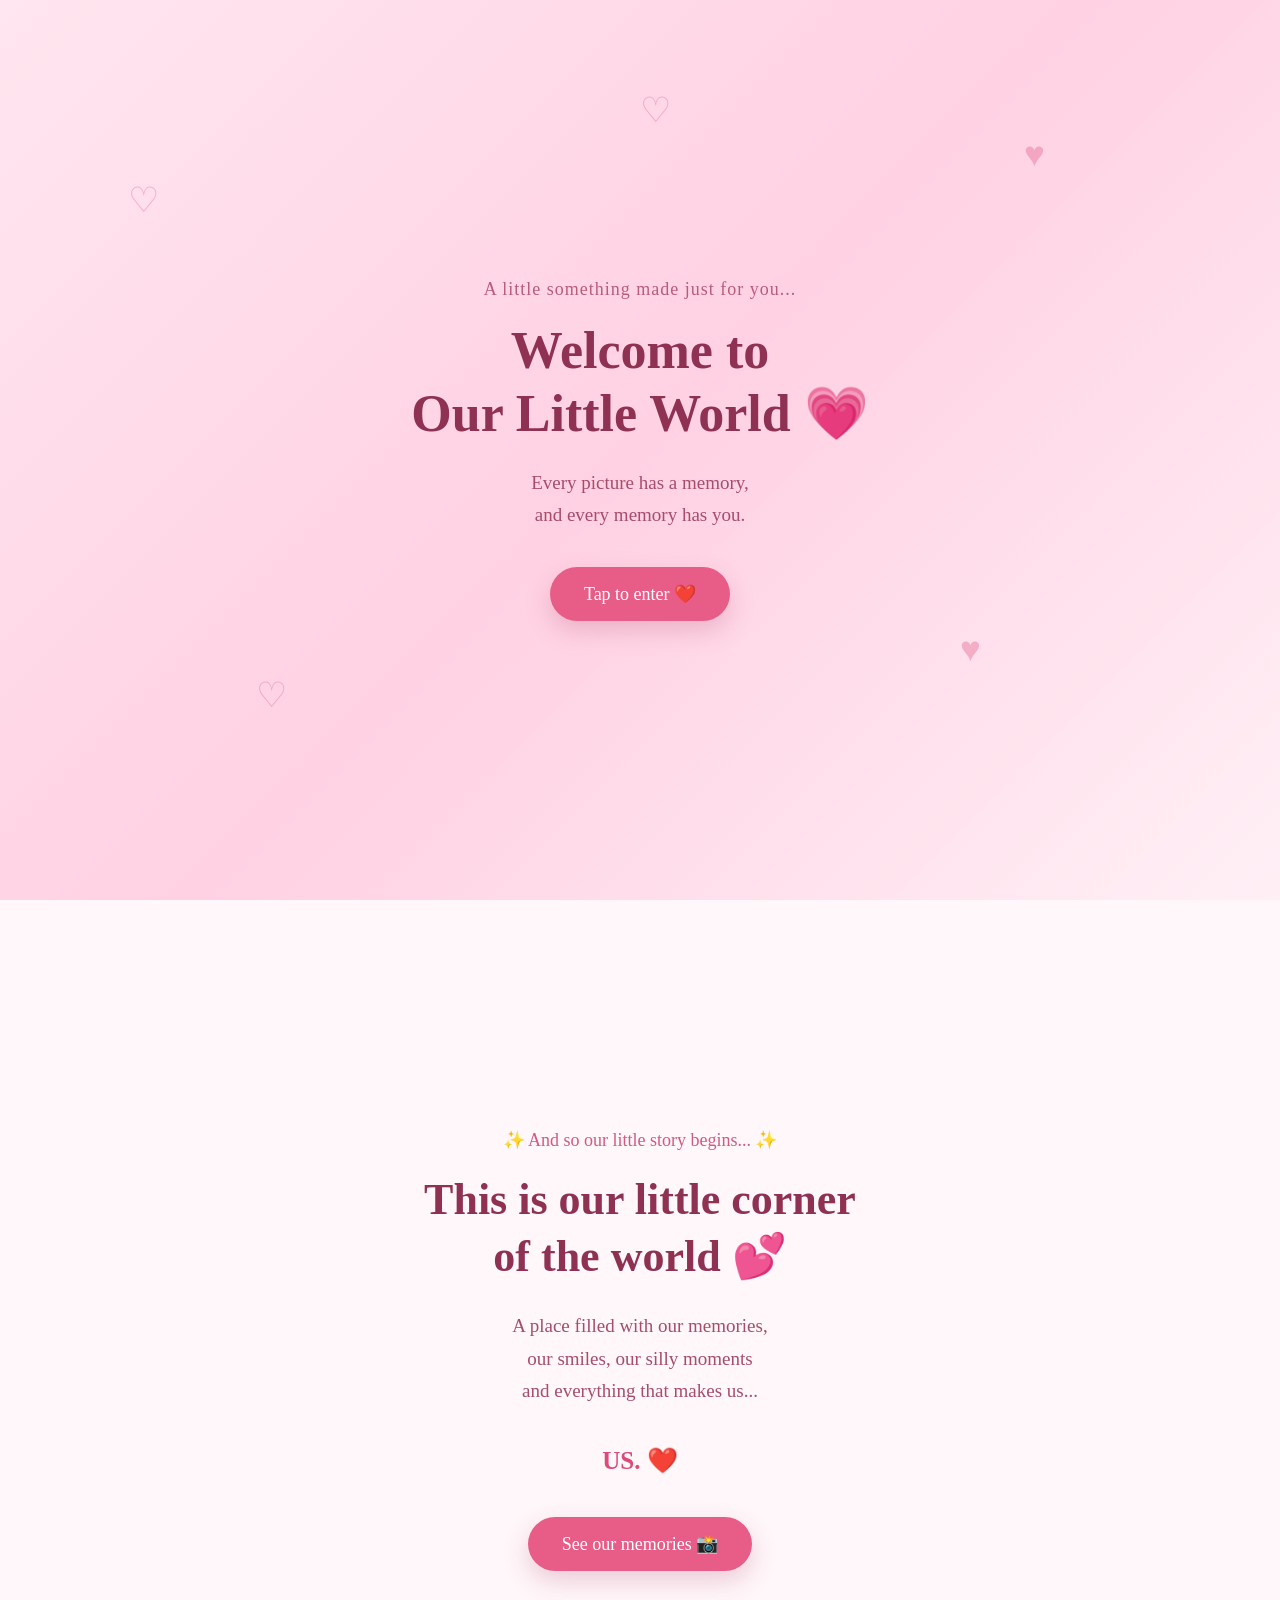
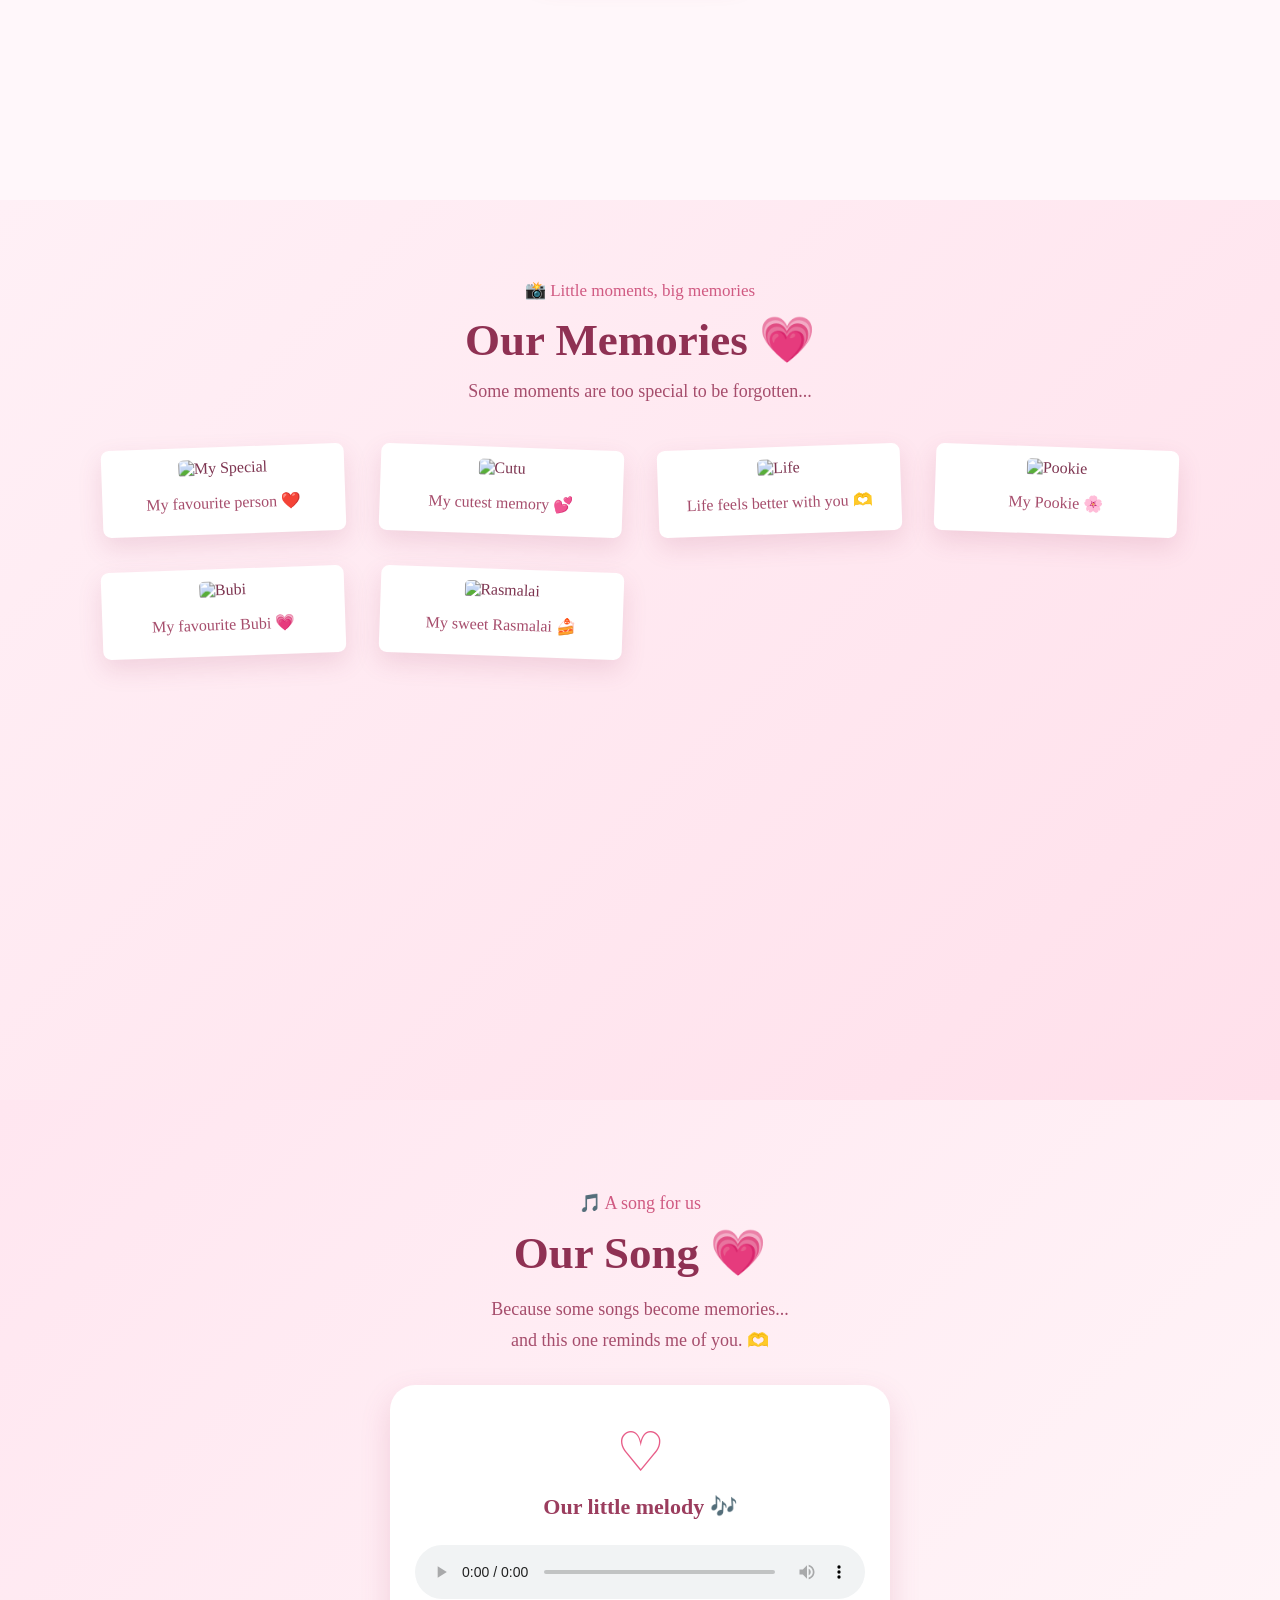
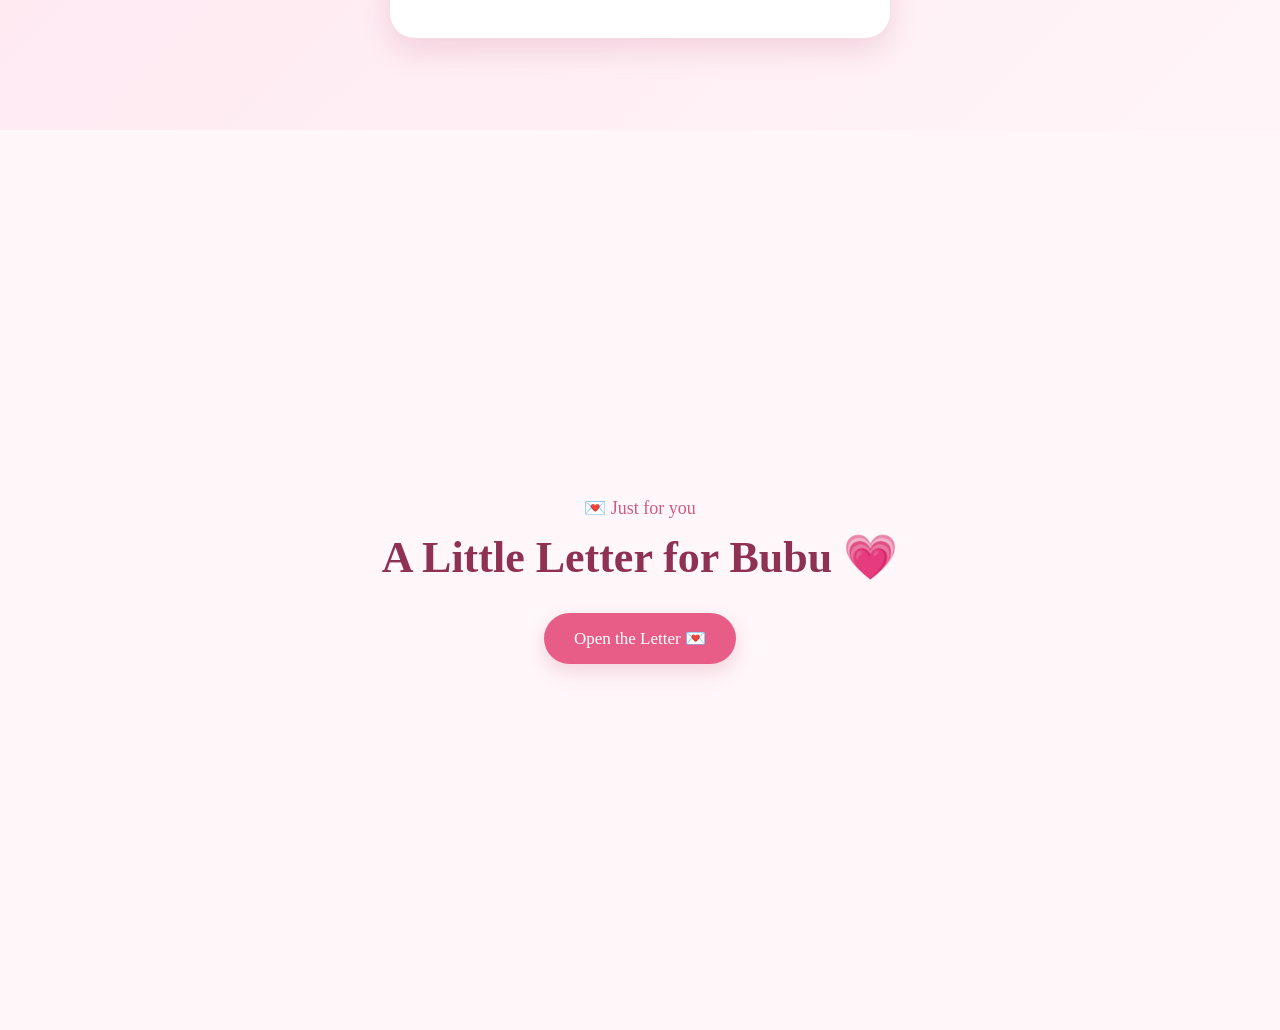
==== index.html @ 28523827 "Add files via upload" ====
<!DOCTYPE html>
<html lang="en">

<head>
    <meta charset="UTF-8">
    <meta name="viewport" content="width=device-width, initial-scale=1.0">

    <title>Our Little World 💗</title>

    <link rel="stylesheet" href="style.css">
</head>

<body>

    <!-- Opening Screen -->
    <section class="welcome" id="welcome">

        <div class="hearts">
            <span>♡</span>
            <span>♥</span>
            <span>♡</span>
            <span>♥</span>
            <span>♡</span>
        </div>

        <div class="welcome-content">

            <p class="small-text">
                A little something made just for you...
            </p>

            <h1>
                Welcome to<br>
                Our Little World 💗
            </h1>

            <p class="subtitle">
                Every picture has a memory,<br>
                and every memory has you.
            </p>

            <button id="enterBtn">
                Tap to enter ❤️
            </button>

        </div>

    </section>


    <!-- Our Story Section -->
    <section class="story" id="story">

        <p class="story-small">
            ✨ And so our little story begins... ✨
        </p>

        <h2>
            This is our little corner<br>
            of the world 💕
        </h2>

        <p class="story-text">
            A place filled with our memories,<br>
            our smiles, our silly moments<br>
            and everything that makes us...
            <br><br>
            <strong>US. ❤️</strong>
        </p>

        <button id="memoryBtn">
            See our memories 📸
        </button>

    </section>
    <!-- Memories Section -->
<section class="memories" id="memories">

    <p class="memory-small">📸 Little moments, big memories</p>

    <h2>Our Memories 💗</h2>

    <p class="memory-intro">
        Some moments are too special to be forgotten...
    </p>

   <div class="photo-grid">

    <div class="photo-card">
        <img src="photos/My Special.jpeg" alt="My Special">
        <p>My favourite person ❤️</p>
    </div>

    <div class="photo-card">
        <img src="photos/Cutu.jpeg" alt="Cutu">
        <p>My cutest memory 💕</p>
    </div>

    <div class="photo-card">
        <img src="photos/Life.jpeg" alt="Life">
        <p>Life feels better with you 🫶</p>
    </div>

    <div class="photo-card">
        <img src="photos/Pookie.jpeg" alt="Pookie">
        <p>My Pookie 🌸</p>
    </div>

    <div class="photo-card">
        <img src="photos/Bubiii.jpeg" alt="Bubi">
        <p>My favourite Bubi 💗</p>
    </div>

    <div class="photo-card">
        <img src="photos/Rasmalai.jpeg" alt="Rasmalai">
        <p>My sweet Rasmalai 🍰</p>
    </div>

</div>

</section>
<!-- Music Section -->
<section class="music-section" id="music">

    <p class="music-small">🎵 A song for us</p>

    <h2>Our Song 💗</h2>

    <p class="music-text">
        Because some songs become memories... 
        <br>
        and this one reminds me of you. 🫶
    </p>

    <div class="music-player">

        <div class="music-heart">♡</div>

        <h3>Our little melody 🎶</h3>

        <audio id="loveSong" controls>
            <source src="music/Our Song.mp3" type="audio/mpeg">
            Your browser does not support audio.
        </audio>

    </div>

</section>
<!-- Love Letter Section -->
<section class="letter-section" id="letter">

    <p class="letter-small">💌 Just for you</p>

    <h2>A Little Letter for Bubu 💗</h2>

    <!-- Open Letter Button -->
    <button id="openLetterBtn" class="open-letter-btn">
        Open the Letter 💌
    </button>

    <!-- Letter -->
    <div class="letter-card" id="letterCard">

        <div class="envelope">💌</div>

        <h3>Hello my Bubu!! ❤️</h3>

        <p>
            I love you so much. 🥺❤️
            You are the best part of my life.
        </p>

        <p>
            Tum jab aaye tab mere paas koi nahi tha...
            and somehow, Bhagwan ji ne tumhe meri life mein bhej diya. 🫶
        </p>

        <p>
            I honestly can't imagine my life without youu.
            You have become such a special part of my world
            that I can't imagine it without you.
        </p>

        <p>
            Thank you so much for always handling my tantrums,
            meri stupid si baatein aur meri mood swings. 😂❤️
        </p>

        <p>
            Thank you for always being by my side,
            for understanding me and for staying with me.
        </p>

        <p class="final-line">
            I will always choose you,
            again and again. ❤️
            <br>
            And I will always love you. 🫶
        </p>

        <div class="signature">
            — Yours Babu ❤️
            <a href="our-story.html" class="next-page-btn">
    Continue Our Story 💗 →
</a>
        </div>

    </div>

</section>

    <script src="script.js"></script>

</body>

</html>
---- style.css ----
* {
    margin: 0;
    padding: 0;
    box-sizing: border-box;
}

html {
    scroll-behavior: smooth;
}

body {
    font-family: Georgia, serif;
    overflow-x: hidden;
}


/* =========================
   OPENING SCREEN
   ========================= */

.welcome {
    min-height: 100vh;

    background: linear-gradient(
        135deg,
        #ffe6f0,
        #ffd1e3,
        #fff0f6
    );

    display: flex;
    justify-content: center;
    align-items: center;

    text-align: center;

    position: relative;
    overflow: hidden;
}

.welcome-content {
    position: relative;
    z-index: 2;

    animation: fadeIn 2s ease;
}

.small-text {
    color: #b85c7a;
    font-size: 18px;
    margin-bottom: 20px;
    letter-spacing: 1px;
}

h1 {
    color: #8f3153;
    font-size: 52px;
    line-height: 1.2;
    margin-bottom: 22px;
}

.subtitle {
    color: #a64d6c;
    font-size: 19px;
    line-height: 1.7;
    margin-bottom: 35px;
}


/* Button */

button {
    border: none;

    padding: 16px 34px;

    border-radius: 35px;

    background: #e85d88;
    color: white;

    font-size: 18px;
    font-family: Georgia, serif;

    cursor: pointer;

    box-shadow: 0 10px 25px rgba(180, 70, 110, 0.25);

    transition: 0.3s;
}

button:hover {
    transform: scale(1.08);
    background: #d94d78;
}


/* Floating hearts */

.hearts span {
    position: absolute;

    color: rgba(220, 80, 130, 0.35);

    font-size: 35px;

    animation: float 6s infinite ease-in-out;
}

.hearts span:nth-child(1) {
    left: 10%;
    top: 20%;
}

.hearts span:nth-child(2) {
    left: 80%;
    top: 15%;
    animation-delay: 1s;
}

.hearts span:nth-child(3) {
    left: 20%;
    top: 75%;
    animation-delay: 2s;
}

.hearts span:nth-child(4) {
    left: 75%;
    top: 70%;
    animation-delay: 3s;
}

.hearts span:nth-child(5) {
    left: 50%;
    top: 10%;
    animation-delay: 4s;
}


/* =========================
   STORY SECTION
   ========================= */

.story {
    min-height: 100vh;

    background: #fff7fa;

    display: flex;
    flex-direction: column;

    justify-content: center;
    align-items: center;

    text-align: center;

    padding: 40px;
}

.story-small {
    color: #d05a82;
    font-size: 18px;
    margin-bottom: 20px;
}

.story h2 {
    color: #8f3153;

    font-size: 44px;

    line-height: 1.3;

    margin-bottom: 25px;
}

.story-text {
    color: #a64d6c;

    font-size: 19px;

    line-height: 1.7;

    margin-bottom: 35px;
}

.story-text strong {
    color: #d94d78;

    font-size: 25px;
}


/* =========================
   ANIMATIONS
   ========================= */

@keyframes float {

    0%, 100% {
        transform: translateY(0) rotate(0deg);
    }

    50% {
        transform: translateY(-30px) rotate(15deg);
    }
}

@keyframes fadeIn {

    from {
        opacity: 0;
        transform: translateY(25px);
    }

    to {
        opacity: 1;
        transform: translateY(0);
    }
}


/* =========================
   MOBILE
   ========================= */

@media (max-width: 600px) {

    h1 {
        font-size: 38px;
    }

    .subtitle {
        font-size: 16px;
    }

    .story h2 {
        font-size: 34px;
    }

    .story-text {
        font-size: 16px;
    }

    .welcome-content {
        padding: 25px;
    }
}
/* =========================
   MEMORIES SECTION
   ========================= */

.memories {
    min-height: 100vh;
    background: linear-gradient(
        135deg,
        #fff0f6,
        #ffe0eb
    );

    padding: 80px 8%;

    text-align: center;
}

.memory-small {
    color: #d05a82;
    font-size: 17px;
    margin-bottom: 12px;
}

.memories h2 {
    color: #8f3153;
    font-size: 45px;
    margin-bottom: 15px;
}

.memory-intro {
    color: #a64d6c;
    font-size: 18px;
    margin-bottom: 45px;
}

.photo-grid {
    display: grid;

    grid-template-columns: repeat(
        auto-fit,
        minmax(220px, 1fr)
    );

    gap: 35px;

    max-width: 1100px;

    margin: auto;
}

.photo-card {
    background: white;

    padding: 12px 12px 20px;

    border-radius: 8px;

    box-shadow:
        0 10px 25px rgba(160, 60, 100, 0.15);

    transition: 0.4s;

    transform: rotate(-2deg);
}

.photo-card:nth-child(even) {
    transform: rotate(2deg);
}

.photo-card:hover {
    transform: translateY(-10px) rotate(0deg)
        scale(1.03);
}

.photo-card img {
    width: 100%;
    height: 260px;

    object-fit: cover;

    border-radius: 5px;
}

.photo-card p {
    color: #a64d6c;

    font-size: 16px;

    margin-top: 15px;

    line-height: 1.4;
}
/* =========================
   MUSIC SECTION
   ========================= */

.music-section {
    min-height: 70vh;

    background: linear-gradient(
        135deg,
        #ffe6f0,
        #fff5f8
    );

    display: flex;
    flex-direction: column;

    justify-content: center;
    align-items: center;

    text-align: center;

    padding: 70px 20px;
}

.music-small {
    color: #d05a82;
    font-size: 18px;
    margin-bottom: 12px;
}

.music-section h2 {
    color: #8f3153;
    font-size: 45px;
    margin-bottom: 15px;
}

.music-text {
    color: #a64d6c;
    font-size: 18px;
    line-height: 1.7;
    margin-bottom: 30px;
}

.music-player {
    background: white;

    width: min(500px, 90%);

    padding: 35px 25px;

    border-radius: 25px;

    box-shadow: 0 12px 30px rgba(180, 70, 110, 0.18);
}

.music-heart {
    font-size: 55px;
    color: #e85d88;

    margin-bottom: 10px;

    animation: heartbeat 1.5s infinite;
}

.music-player h3 {
    color: #9b3d5e;
    margin-bottom: 25px;
    font-size: 22px;
}

.music-player audio {
    width: 100%;
}


/* Heart animation */

@keyframes heartbeat {

    0%, 100% {
        transform: scale(1);
    }

    50% {
        transform: scale(1.15);
    }
}
/* =========================
   LOVE LETTER SECTION
========================= */

.letter-section {
    min-height: 100vh;
    background: #fff7fa;
    display: flex;
    flex-direction: column;
    justify-content: center;
    align-items: center;
    text-align: center;
    padding: 80px 20px;
}

.letter-small {
    color: #d05a82;
    font-size: 18px;
    margin-bottom: 12px;
}

.letter-section h2 {
    color: #8f3153;
    font-size: 44px;
    margin-bottom: 35px;
}

/* =========================
   LOVE LETTER
========================= */

.letter-section {
    min-height: 100vh;
    background: #fff7fa;
    display: flex;
    flex-direction: column;
    justify-content: center;
    align-items: center;
    text-align: center;
    padding: 80px 20px;
}

.letter-small {
    color: #d05a82;
    font-size: 18px;
    margin-bottom: 12px;
}

.letter-section h2 {
    color: #8f3153;
    font-size: 44px;
    margin-bottom: 30px;
}

/* Open Letter Button */

.open-letter-btn {
    background: #e85d88;
    color: white;
    border: none;
    padding: 15px 30px;
    border-radius: 30px;
    font-size: 17px;
    font-family: Georgia, serif;
    cursor: pointer;
    box-shadow: 0 8px 20px rgba(200, 70, 110, 0.2);
    transition: 0.3s;
}

.open-letter-btn:hover {
    transform: scale(1.05);
    background: #d94d78;
}

/* Letter Card */

.letter-card {
    display: none;

    background: #ffffff;
    max-width: 650px;
    padding: 45px 50px;
    margin-top: 30px;

    border-radius: 25px;
    box-shadow: 0 15px 40px rgba(180, 70, 110, 0.15);
    border: 1px solid #f8d4e0;

    color: #8f4a62;
    font-size: 17px;
    line-height: 1.8;

    animation: letterOpen 0.8s ease;
}

.letter-card.show {
    display: block;
}

.envelope {
    font-size: 55px;
    margin-bottom: 15px;
}

.letter-card h3 {
    color: #d94d78;
    font-size: 28px;
    margin-bottom: 20px;
}

.letter-card p {
    margin-bottom: 18px;
}

.final-line {
    color: #b13f65;
    font-weight: bold;
    margin-top: 25px;
}

.signature {
    margin-top: 30px;
    color: #d94d78;
    font-size: 20px;
    font-style: italic;
    font-weight: bold;
}

/* Letter opening animation */

@keyframes letterOpen {
    from {
        opacity: 0;
        transform: translateY(30px) scale(0.95);
    }

    to {
        opacity: 1;
        transform: translateY(0) scale(1);
    }
}
/* Next Page Button */

.next-page-btn {
    display: inline-block;
    margin-top: 25px;
    padding: 14px 28px;

    background: #e85d88;
    color: white;

    text-decoration: none;
    border-radius: 30px;

    font-size: 16px;
    font-family: Georgia, serif;

    box-shadow: 0 8px 20px rgba(200, 70, 110, 0.2);

    transition: 0.3s;
}

.next-page-btn:hover {
    transform: scale(1.05);
    background: #d94d78;
}
/* =========================
   OUR LITTLE UNIVERSE
========================= */

.universe-layout {
    width: 100%;
    max-width: 1000px;
    margin: 30px auto;

    display: flex;
    justify-content: center;
    align-items: flex-start;

    gap: 35px;
}


/* Timeline */

.timeline-wrapper {
    width: 600px;
}


/* Photos */

.universe-photos {
    width: 300px;

    display: grid;
    grid-template-columns: 1fr 1fr;

    gap: 18px;

    padding-top: 20px;
}


/* Individual photo */

.universe-photo {
    background: white;

    padding: 10px 10px 16px;

    border-radius: 5px;

    box-shadow: 0 10px 25px rgba(150, 70, 100, 0.18);

    text-align: center;

    transition: 0.4s ease;
}


.universe-photo img {
    width: 98px;
    height: 105px;

    object-fit: cover;

    display: block;

    border-radius: 3px;
}


.universe-photo span {
    display: block;

    margin-top: 7px;

    color: #9b4664;

    font-size: 10px;
}


/* Polaroid effect */

.photo-one {
    transform: rotate(-4deg);
}

.photo-two {
    transform: rotate(4deg);
}

.photo-three {
    transform: rotate(3deg);
}

.photo-four {
    transform: rotate(-4deg);
}


/* Hover */

.universe-photo:hover {
    transform: rotate(0deg) scale(1.05);

    z-index: 5;
}


/* Mobile */

@media (max-width: 850px) {

    .universe-layout {
        flex-direction: column;
        align-items: center;
    }

    .timeline-wrapper {
        width: 95%;
    }

    .universe-photos {
        width: 90%;
        max-width: 500px;
    }

}
/* SMALL PHOTO FIX */

.universe-photos {
    width: 240px !important;
    display: grid !important;
    grid-template-columns: 100px 100px !important;
    gap: 15px !important;
}

.universe-photo {
    width: 100px !important;
    height: 125px !important;
    padding: 5px !important;
    margin: 0 !important;
    background: white !important;
    box-sizing: border-box !important;
}

.universe-photo img {
    width: 90px !important;
    height: 90px !important;
    max-width: 90px !important;
    max-height: 90px !important;
    object-fit: cover !important;
    display: block !important;
}

.universe-photo span {
    display: block !important;
    font-size: 9px !important;
    margin-top: 5px !important;
}
/* ================================
   OUR LITTLE UNIVERSE - FINAL LOOK
================================ */

body {
    background: linear-gradient(135deg, #fff0f6, #ffe1ec, #fff7fa) !important;
    color: #7d3450;
}

/* Header */
.universe-header {
    text-align: center;
    padding: 70px 20px 40px;
}

.universe-header p {
    color: #d85b82;
    font-size: 20px;
}

.universe-header h1 {
    color: #a83d64;
    font-size: 48px;
    margin: 12px 0;
}

.universe-header span {
    color: #9b5870;
    font-size: 18px;
}

/* Main layout */
.universe-layout {
    position: relative;
}

/* Photo cards */
.universe-photo {
    width: 170px !important;
    height: 220px !important;
    padding: 10px !important;
    background: white;
    border-radius: 8px;
    box-shadow: 0 12px 30px rgba(170, 70, 110, 0.18);
    overflow: hidden;
    transition: transform 0.35s ease, box-shadow 0.35s ease;
}

.universe-photo img {
    width: 100% !important;
    height: 175px !important;
    object-fit: cover !important;
    display: block;
    border-radius: 4px;
}

.universe-photo span {
    display: block;
    text-align: center;
    margin-top: 8px;
    color: #b13f65;
    font-size: 14px;
}

.universe-photo:hover {
    transform: scale(1.05) rotate(0deg) !important;
    box-shadow: 0 18px 40px rgba(170, 70, 110, 0.25);
}

/* Cute floating hearts */
.universe-layout::before {
    content: "♡  ♥  ♡  ♥  ♡";
    position: fixed;
    top: 20%;
    left: 5%;
    color: #e88aaa;
    font-size: 25px;
    letter-spacing: 12px;
    opacity: 0.45;
    animation: floatingHearts 5s ease-in-out infinite;
    pointer-events: none;
}

.universe-layout::after {
    content: "♥  ♡  ♥";
    position: fixed;
    bottom: 15%;
    right: 5%;
    color: #e88aaa;
    font-size: 22px;
    letter-spacing: 10px;
    opacity: 0.4;
    animation: floatingHearts 4s ease-in-out infinite reverse;
    pointer-events: none;
}

@keyframes floatingHearts {
    0%, 100% {
        transform: translateY(0);
    }

    50% {
        transform: translateY(-18px);
    }
}

/* Next button */
.next-universe {
    text-align: center;
    padding: 60px 20px 80px;
}

.next-universe a {
    display: inline-block;
    text-decoration: none;
    background: #d85b82;
    color: white;
    padding: 14px 30px;
    border-radius: 30px;
    font-size: 17px;
    box-shadow: 0 8px 20px rgba(180, 70, 110, 0.2);
    transition: 0.3s;
}

.next-universe a:hover {
    transform: translateY(-4px);
    background: #b94168;
}
/* =================================
   THINGS I LIKE ABOUT YOU PAGE
================================= */

.baby-section {
    min-height: 100vh;
    padding: 70px 20px 50px;
    text-align: center;
    background: linear-gradient(135deg, #fff0f6, #ffe0eb, #fff7fa);
}

.baby-small {
    color: #d45b82;
    font-size: 18px;
    margin-bottom: 10px;
}

.baby-section h1 {
    color: #9d3f62;
    font-size: 42px;
    margin-bottom: 35px;
}

/* BIG PHOTO */

.big-baby-photo {
    width: 420px;
    height: 520px;
    margin: auto;
    padding: 12px;
    background: white;
    border-radius: 18px;
    box-shadow: 0 15px 40px rgba(170, 70, 110, 0.25);
    transform: rotate(-2deg);
    transition: 0.4s;
}

.big-baby-photo:hover {
    transform: rotate(0deg) scale(1.02);
}

.big-baby-photo img {
    width: 100%;
    height: 100%;
    object-fit: cover;
    border-radius: 12px;
}

.photo-caption {
    margin-top: 25px;
    color: #a94b6d;
    font-size: 18px;
    font-style: italic;
}


/* THINGS SECTION */

.things-section {
    min-height: 100vh;
    padding: 80px 20px;
    text-align: center;
    background: #fff7fa;
}

.things-small {
    color: #d45b82;
    font-size: 18px;
    margin-bottom: 10px;
}

.things-section h2 {
    color: #963b60;
    font-size: 42px;
    margin-bottom: 45px;
}


/* CARDS */

.things-container {
    max-width: 900px;
    margin: auto;

    display: grid;
    grid-template-columns: repeat(2, 1fr);
    gap: 22px;
}

.thing-card {
    background: white;
    padding: 25px 20px;

    border-radius: 20px;

    box-shadow: 0 8px 25px rgba(180, 70, 110, 0.12);

    border: 1px solid #f7d5e1;

    transition: 0.3s;
}

.thing-card:hover {
    transform: translateY(-7px);
    box-shadow: 0 15px 30px rgba(180, 70, 110, 0.2);
}

.thing-card span {
    font-size: 30px;
}

.thing-card p {
    margin-top: 10px;
    color: #9b526d;
    font-size: 18px;
}


/* NEXT SECTION */

.next-section {
    text-align: center;
    padding: 70px 20px;
    background: linear-gradient(135deg, #ffe4ee, #fff5f8);
}

.next-section p {
    color: #9b526d;
    font-size: 18px;
    margin-bottom: 25px;
}

.next-section a {
    display: inline-block;

    text-decoration: none;

    background: #d85b82;
    color: white;

    padding: 14px 28px;

    border-radius: 30px;

    font-size: 17px;

    transition: 0.3s;
}

.next-section a:hover {
    background: #b94068;
    transform: translateY(-3px);
}


/* MOBILE */

@media (max-width: 600px) {

    .baby-section h1 {
        font-size: 32px;
    }

    .big-baby-photo {
        width: 90%;
        height: 450px;
    }

    .things-section h2 {
        font-size: 32px;
    }

    .things-container {
        grid-template-columns: 1fr;
    }
}
/* =================================
   COUPLE QUIZ
================================= */

.quiz-section {
    min-height: 100vh;
    padding: 80px 20px;
    text-align: center;
    background: linear-gradient(135deg, #fff0f6, #ffe1ec);
}

.quiz-small {
    color: #d45b82;
    font-size: 18px;
    margin-bottom: 10px;
}

.quiz-section h2 {
    color: #963b60;
    font-size: 42px;
    margin-bottom: 40px;
}

.quiz-card {
    max-width: 650px;
    margin: auto;
    background: white;
    padding: 45px 35px;
    border-radius: 25px;
    box-shadow: 0 15px 40px rgba(180, 70, 110, 0.18);
    border: 1px solid #f6d2df;
}

.quiz-card h3 {
    color: #9b4265;
    font-size: 24px;
    margin-bottom: 30px;
}

.quiz-option {
    display: block;
    width: 100%;
    padding: 15px 20px;
    margin: 12px 0;
    border: 2px solid #f3cbd9;
    background: #fff8fb;
    color: #914761;
    border-radius: 15px;
    font-size: 16px;
    font-family: Georgia, serif;
    cursor: pointer;
    transition: 0.3s;
}

.quiz-option:hover {
    background: #ffe5ef;
    transform: translateY(-2px);
}

.quiz-option.selected {
    background: #f8bfd3;
    border-color: #d85b82;
}

.quiz-option.correct {
    background: #dff5e5;
    border-color: #65ad7a;
}

.quiz-option.wrong {
    background: #ffe0e0;
    border-color: #d66b6b;
}

#quizProgress {
    margin-top: 25px;
    color: #b45a78;
    font-size: 15px;
}

.quiz-next-btn {
    margin-top: 20px;
    padding: 13px 30px;
    border: none;
    border-radius: 30px;
    background: #d85b82;
    color: white;
    font-family: Georgia, serif;
    font-size: 16px;
    cursor: pointer;
    transition: 0.3s;
}

.quiz-next-btn:hover {
    background: #b94068;
    transform: scale(1.05);
}

.quiz-result {
    display: none;
    margin-top: 25px;
    color: #963b60;
    font-size: 20px;
    line-height: 1.7;
    font-weight: bold;
}

@media (max-width: 600px) {

    .quiz-section h2 {
        font-size: 32px;
    }

    .quiz-card {
        padding: 35px 20px;
    }
}
/* =========================
   SPECIAL ENDING
========================= */

.special-ending {
    min-height: 100vh;
    padding: 100px 20px;
    background:
        radial-gradient(circle at top, #ffdce9, transparent 45%),
        linear-gradient(135deg, #fff5f8, #ffe4ee, #fff8fa);

    display: flex;
    flex-direction: column;
    align-items: center;
    justify-content: center;

    text-align: center;
    position: relative;
    overflow: hidden;
}


.ending-small {
    color: #d45b82;
    font-size: 18px;
    margin-bottom: 12px;
    letter-spacing: 1px;
}


.special-ending h2 {
    color: #963b60;
    font-size: 44px;
    margin-bottom: 35px;
}


.ending-card {
    width: 90%;
    max-width: 650px;

    background: rgba(255, 255, 255, 0.9);

    padding: 50px 45px;

    border-radius: 30px;

    border: 1px solid #f5cada;

    box-shadow:
        0 20px 60px rgba(180, 70, 110, 0.18);

    animation: endingAppear 1.2s ease;
}


.big-heart {
    font-size: 65px;
    margin-bottom: 25px;

    animation: heartBeat 1.5s infinite;
}


.ending-message {
    color: #914761;
    font-size: 18px;
    line-height: 1.9;
    margin-bottom: 22px;
}


.ending-final {
    color: #a83d65;
    font-size: 21px;
    line-height: 1.8;
    margin-top: 30px;
}


.forever {
    margin-top: 35px;

    color: #b35a78;

    font-size: 18px;

    font-style: italic;
}


.forever span {
    color: #d94d78;

    font-size: 25px;

    font-weight: bold;

    display: inline-block;

    margin-top: 8px;
}


.ending-bottom {
    margin-top: 45px;

    color: #a94b6d;

    font-size: 18px;

    line-height: 1.8;
}


.restart-btn {
    display: inline-block;

    margin-top: 25px;

    padding: 14px 30px;

    background: #d85b82;

    color: white;

    text-decoration: none;

    border-radius: 30px;

    font-size: 16px;

    font-family: Georgia, serif;

    box-shadow:
        0 8px 20px rgba(200, 70, 110, 0.2);

    transition: 0.3s;
}


.restart-btn:hover {
    background: #b94068;

    transform: scale(1.06);
}


/* Floating hearts */

.ending-hearts span {
    position: absolute;

    font-size: 25px;

    opacity: 0.6;

    animation: floatingHeart 6s infinite ease-in-out;
}


.ending-hearts span:nth-child(1) {
    left: 10%;
    top: 20%;
}

.ending-hearts span:nth-child(2) {
    left: 20%;
    top: 70%;
    animation-delay: 1s;
}

.ending-hearts span:nth-child(3) {
    right: 15%;
    top: 25%;
    animation-delay: 2s;
}

.ending-hearts span:nth-child(4) {
    right: 10%;
    top: 70%;
    animation-delay: 3s;
}

.ending-hearts span:nth-child(5) {
    left: 50%;
    top: 10%;
    animation-delay: 1.5s;
}


/* Animations */

@keyframes endingAppear {

    from {
        opacity: 0;
        transform: translateY(40px) scale(0.95);
    }

    to {
        opacity: 1;
        transform: translateY(0) scale(1);
    }

}


@keyframes heartBeat {

    0%, 100% {
        transform: scale(1);
    }

    50% {
        transform: scale(1.15);
    }

}


@keyframes floatingHeart {

    0% {
        transform: translateY(0) rotate(0deg);
    }

    50% {
        transform: translateY(-25px) rotate(10deg);
    }

    100% {
        transform: translateY(0) rotate(0deg);
    }

}


/* Mobile */

@media (max-width: 600px) {

    .special-ending {
        padding: 70px 15px;
    }

    .special-ending h2 {
        font-size: 32px;
    }

    .ending-card {
        padding: 40px 22px;
    }

    .ending-message {
        font-size: 16px;
    }

    .ending-final {
        font-size: 18px;
    }

}
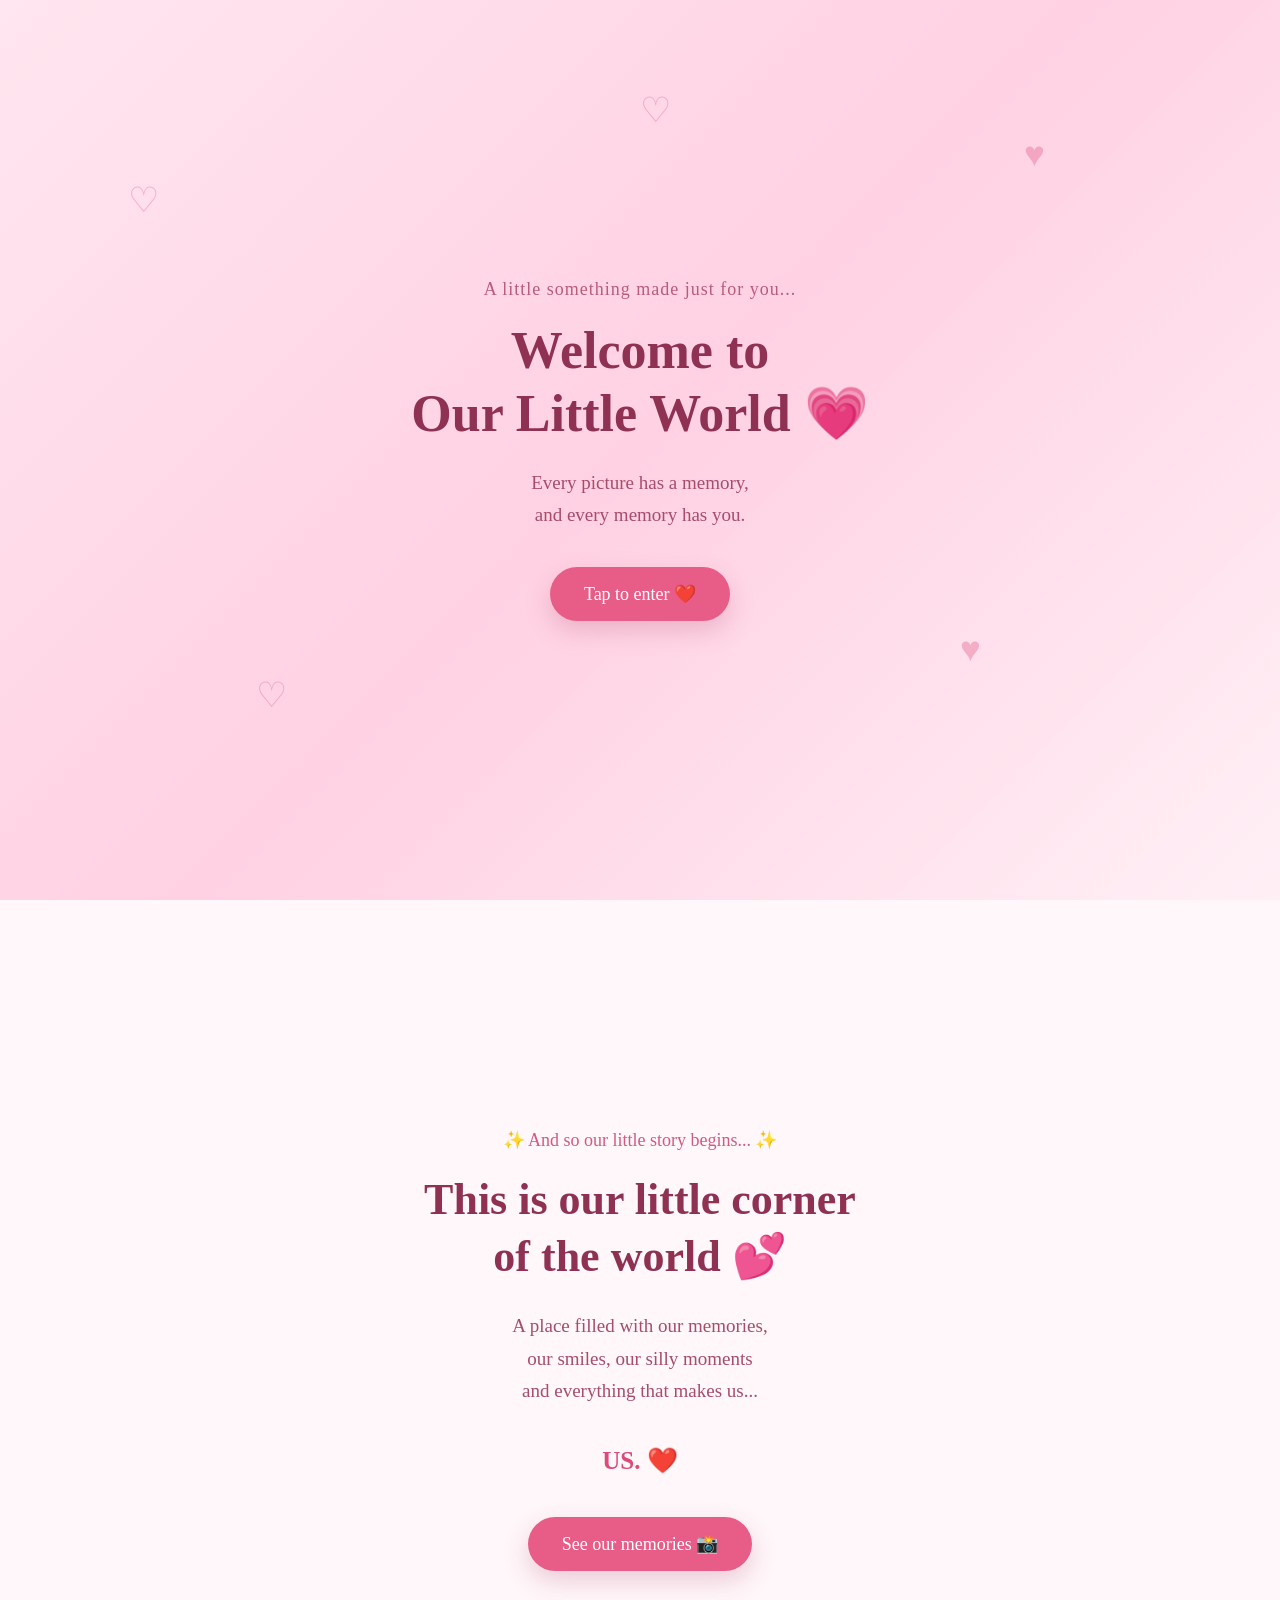
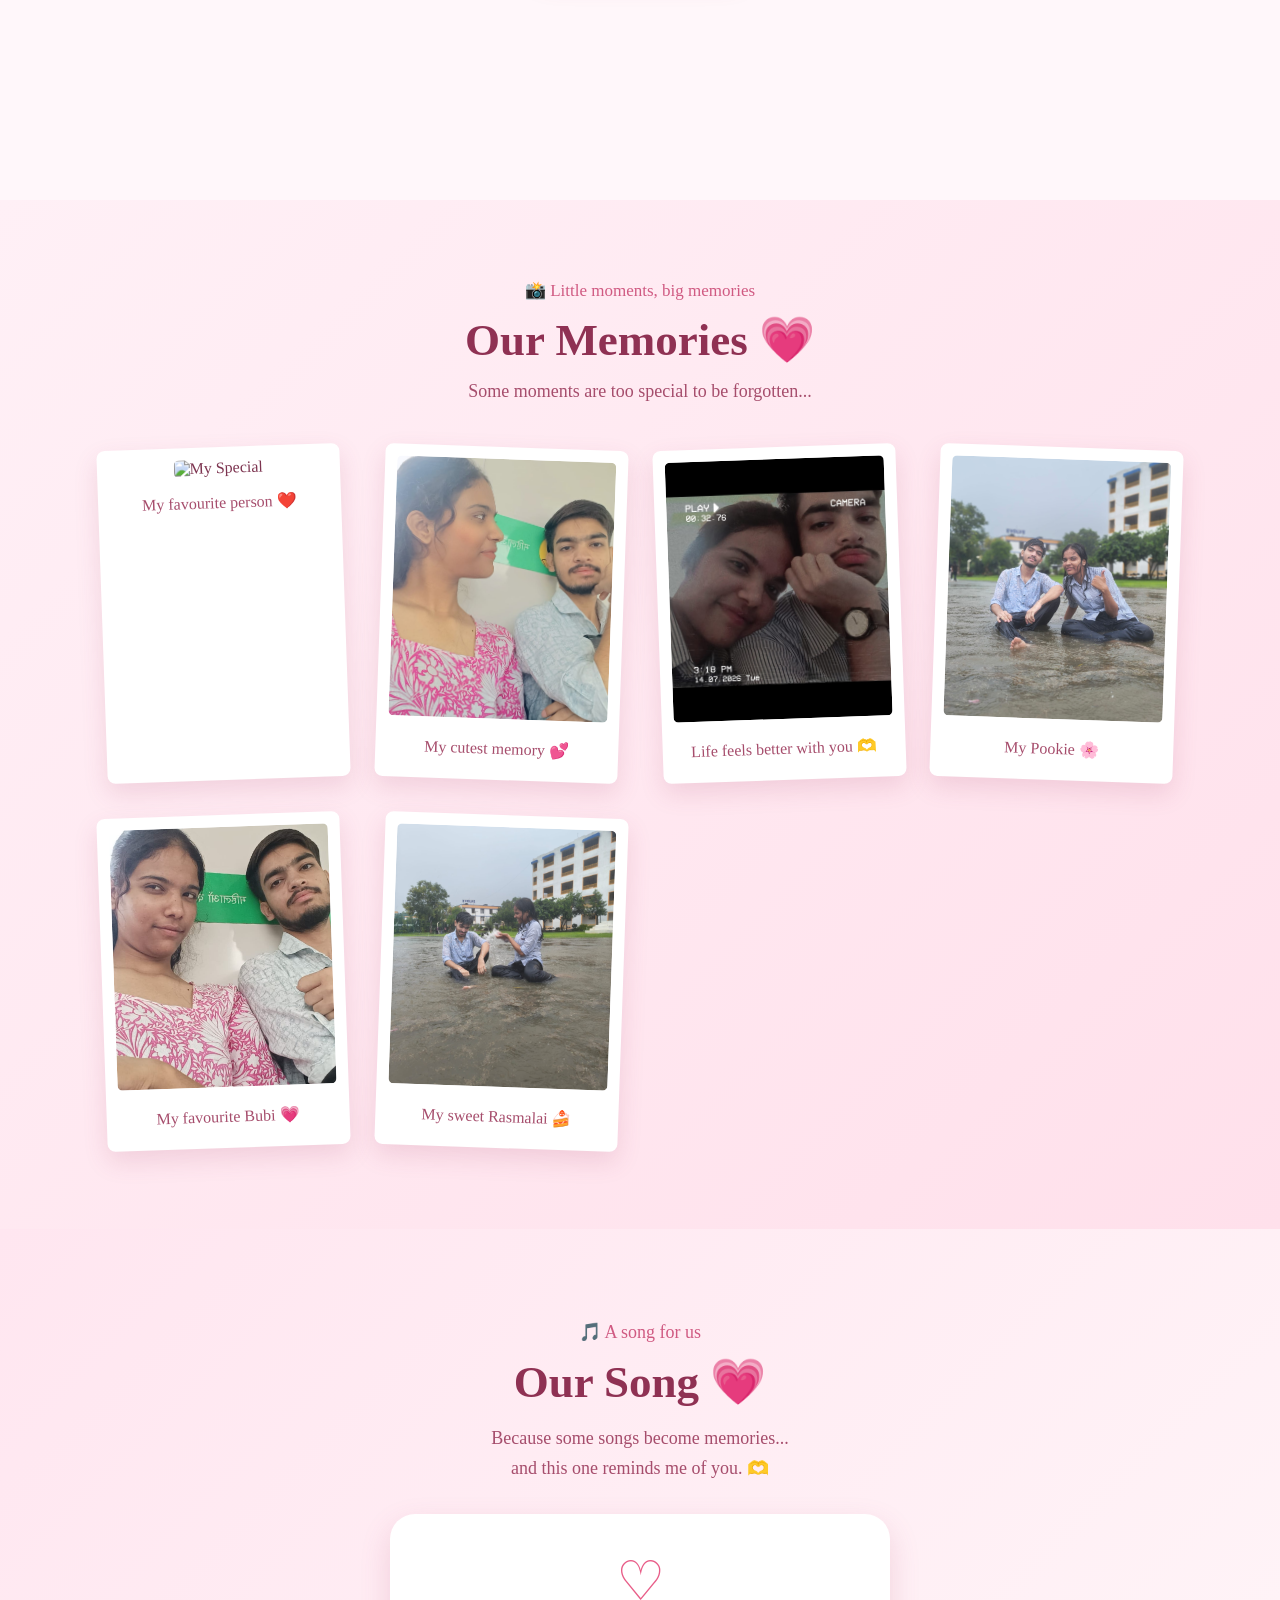
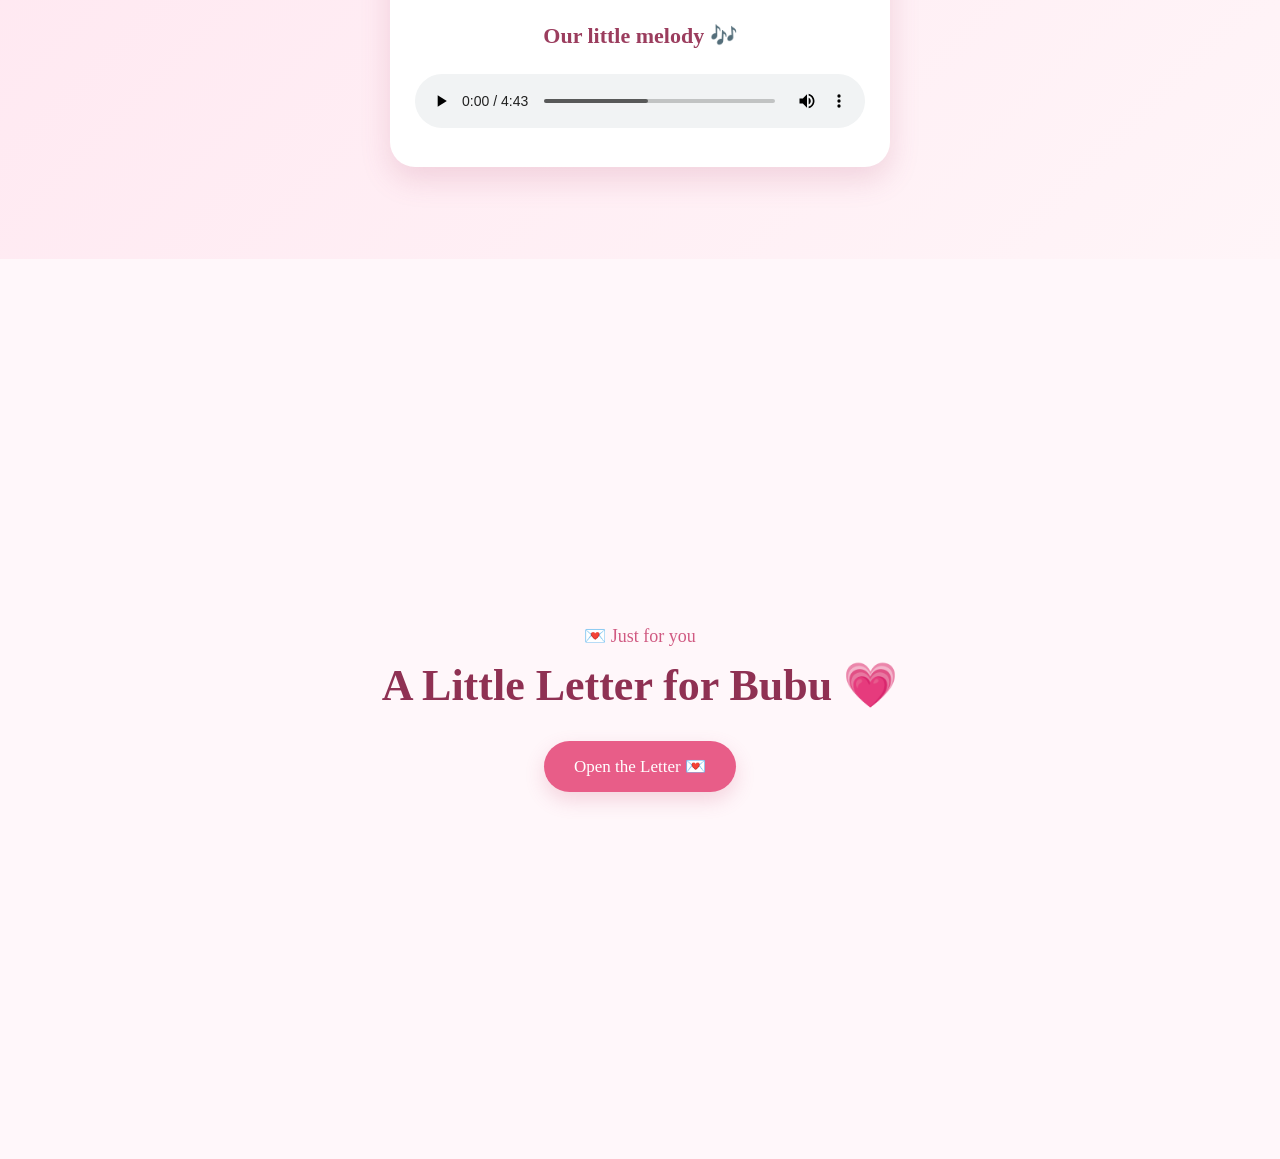
==== commit c0df8d0a: "Update index.html" ====
--- a/index.html
+++ b/index.html
@@ -87,32 +87,32 @@
    <div class="photo-grid">
 
     <div class="photo-card">
-        <img src="photos/My Special.jpeg" alt="My Special">
+        <img src="My Special.jpeg" alt="My Special">
         <p>My favourite person ❤️</p>
     </div>
 
     <div class="photo-card">
-        <img src="photos/Cutu.jpeg" alt="Cutu">
+        <img src="Cutu.jpeg" alt="Cutu">
         <p>My cutest memory 💕</p>
     </div>
 
     <div class="photo-card">
-        <img src="photos/Life.jpeg" alt="Life">
+        <img src="Life.jpeg" alt="Life">
         <p>Life feels better with you 🫶</p>
     </div>
 
     <div class="photo-card">
-        <img src="photos/Pookie.jpeg" alt="Pookie">
+        <img src="Pookie.jpeg" alt="Pookie">
         <p>My Pookie 🌸</p>
     </div>
 
     <div class="photo-card">
-        <img src="photos/Bubiii.jpeg" alt="Bubi">
+        <img src="Bubiii.jpeg" alt="Bubi">
         <p>My favourite Bubi 💗</p>
     </div>
 
     <div class="photo-card">
-        <img src="photos/Rasmalai.jpeg" alt="Rasmalai">
+        <img src="Rasmalai.jpeg" alt="Rasmalai">
         <p>My sweet Rasmalai 🍰</p>
     </div>
 
@@ -139,7 +139,7 @@
         <h3>Our little melody 🎶</h3>
 
         <audio id="loveSong" controls>
-            <source src="music/Our Song.mp3" type="audio/mpeg">
+            <source src="Our Song.mp3" type="audio/mpeg">
             Your browser does not support audio.
         </audio>
 
@@ -213,4 +213,4 @@
 
 </body>
 
-</html>+</html>
